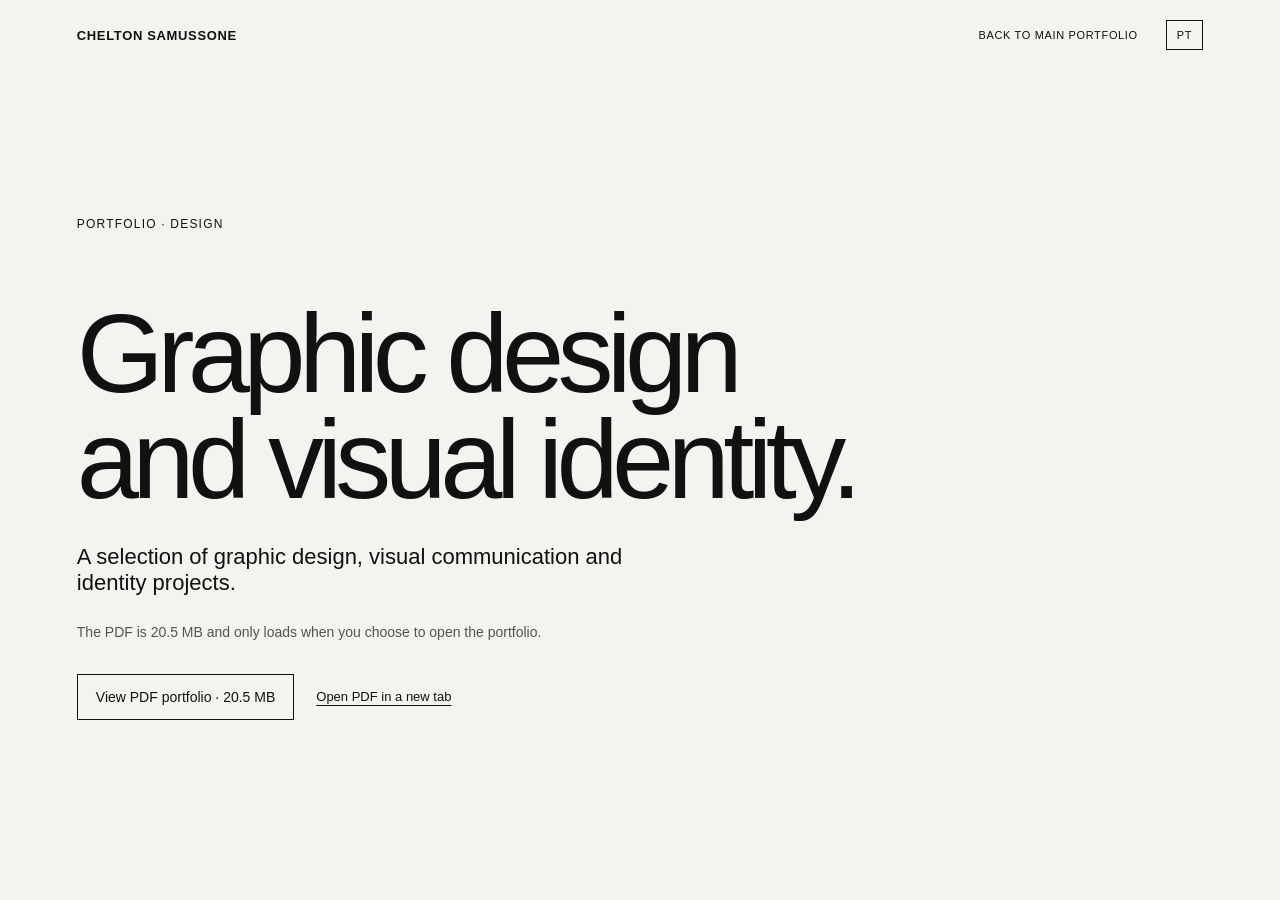
==== design/index.html @ 47b941bc "Adiciona página para portfólio de design Apresenta o portfólio em /design/ e carrega o PDF apenas qu" ====
<!DOCTYPE html>
<html lang="pt-MZ">
<head>
    <meta charset="UTF-8">
    <meta name="viewport" content="width=device-width, initial-scale=1.0">
    <meta name="description" content="Portfólio de design de Chelton Samussone." data-i18n="pageDescription">
    <title>Design — Chelton Samussone</title>
    <link rel="canonical" href="https://chelton-samussone.github.io/design/">
    <link rel="stylesheet" href="style.css">
</head>
<body>
    <header class="site-header">
        <a class="logo" href="../">CHELTON SAMUSSONE</a>
        <a class="back-link" href="../" data-i18n="back">Voltar ao portfólio principal</a>
        <button class="language-toggle" type="button" aria-label="Switch language to English">EN</button>
    </header>

    <main>
        <section class="intro">
            <p class="eyebrow" data-i18n="eyebrow">PORTFÓLIO · DESIGN</p>
            <h1 data-i18n="title">Design gráfico e identidade visual.</h1>
            <p class="description" data-i18n="description">
                Uma seleção de projetos de design gráfico, comunicação visual e identidade.
            </p>
            <p class="file-size" data-i18n="fileSize">
                O PDF tem 20,5 MB e só será carregado quando escolheres abrir o portfólio.
            </p>

            <div class="actions">
                <button class="open-viewer" type="button" aria-expanded="false" aria-controls="portfolio-viewer" data-i18n="open">
                    Ver portfólio PDF · 20,5 MB
                </button>
                <a class="download-link" href="Portifolio_2026_Chelton_Samussone_Guambe_%5BDesign%5D.pdf" target="_blank" rel="noopener" data-i18n="newTab">
                    Abrir PDF num novo separador
                </a>
            </div>
        </section>

        <section class="viewer-section" aria-label="Visualizador do portfólio">
            <iframe id="portfolio-viewer" title="Portfólio de design em PDF" hidden></iframe>
        </section>
    </main>

    <script src="script.js"></script>
</body>
</html>
---- design/style.css ----
@charset "UTF-8";

:root {
    color-scheme: light;
    font-family: Arial, Helvetica, sans-serif;
    background: #f4f3ef;
    color: #111;
    font-synthesis: none;
    text-rendering: optimizeLegibility;
}

* {
    box-sizing: border-box;
}

body {
    min-width: 320px;
    min-height: 100vh;
    margin: 0;
}

a {
    color: inherit;
    text-decoration: none;
}

.site-header {
    position: sticky;
    top: 0;
    z-index: 1;
    display: flex;
    align-items: center;
    gap: 28px;
    padding: 20px 6vw;
    background: rgba(244, 243, 239, 0.94);
    backdrop-filter: blur(10px);
}

.logo {
    margin-right: auto;
    font-size: 13px;
    font-weight: 700;
    letter-spacing: 0.05em;
}

.back-link,
.language-toggle {
    font-size: 11px;
    letter-spacing: 0.06em;
}

.back-link {
    text-transform: uppercase;
}

.back-link:hover,
.download-link:hover {
    opacity: 0.55;
}

.language-toggle,
.open-viewer {
    border: 1px solid #111;
    background: transparent;
    color: inherit;
    cursor: pointer;
}

.language-toggle {
    padding: 8px 10px;
}

.intro {
    max-width: 1000px;
    min-height: 65vh;
    padding: 15vh 6vw 80px;
}

.eyebrow {
    font-size: 12px;
    letter-spacing: 0.1em;
}

h1 {
    max-width: 900px;
    margin: 70px 0 30px;
    font-size: clamp(48px, 9vw, 112px);
    font-weight: 400;
    line-height: 0.95;
    letter-spacing: -0.06em;
}

.description {
    max-width: 560px;
    font-size: clamp(18px, 2.3vw, 22px);
}

.file-size {
    max-width: 560px;
    margin-top: 28px;
    color: #55534f;
    font-size: 14px;
}

.actions {
    display: flex;
    flex-wrap: wrap;
    align-items: center;
    gap: 22px;
    margin-top: 34px;
}

.open-viewer {
    padding: 14px 18px;
    font: inherit;
    font-size: 14px;
}

.open-viewer:hover {
    background: #111;
    color: #f4f3ef;
}

.download-link {
    font-size: 13px;
    text-decoration: underline;
    text-underline-offset: 4px;
}

.viewer-section {
    padding: 0 6vw 6vw;
}

#portfolio-viewer {
    display: block;
    width: 100%;
    height: min(85vh, 1000px);
    border: 1px solid #d3d1ca;
    background: #e7e5df;
}

#portfolio-viewer[hidden] {
    display: none;
}

@media (max-width: 650px) {
    .site-header {
        gap: 14px;
        padding: 16px 5vw;
    }

    .logo {
        font-size: 11px;
    }

    .back-link {
        max-width: 110px;
        font-size: 9px;
        line-height: 1.4;
    }

    .intro {
        min-height: 70vh;
        padding: 12vh 6vw 60px;
    }

    h1 {
        margin-top: 55px;
    }

    .actions {
        align-items: flex-start;
        flex-direction: column;
    }

    .viewer-section {
        padding: 0 4vw 4vw;
    }

    #portfolio-viewer {
        height: 75vh;
    }
}

@media (prefers-reduced-motion: reduce) {
    *,
    *::before,
    *::after {
        scroll-behavior: auto !important;
    }
}
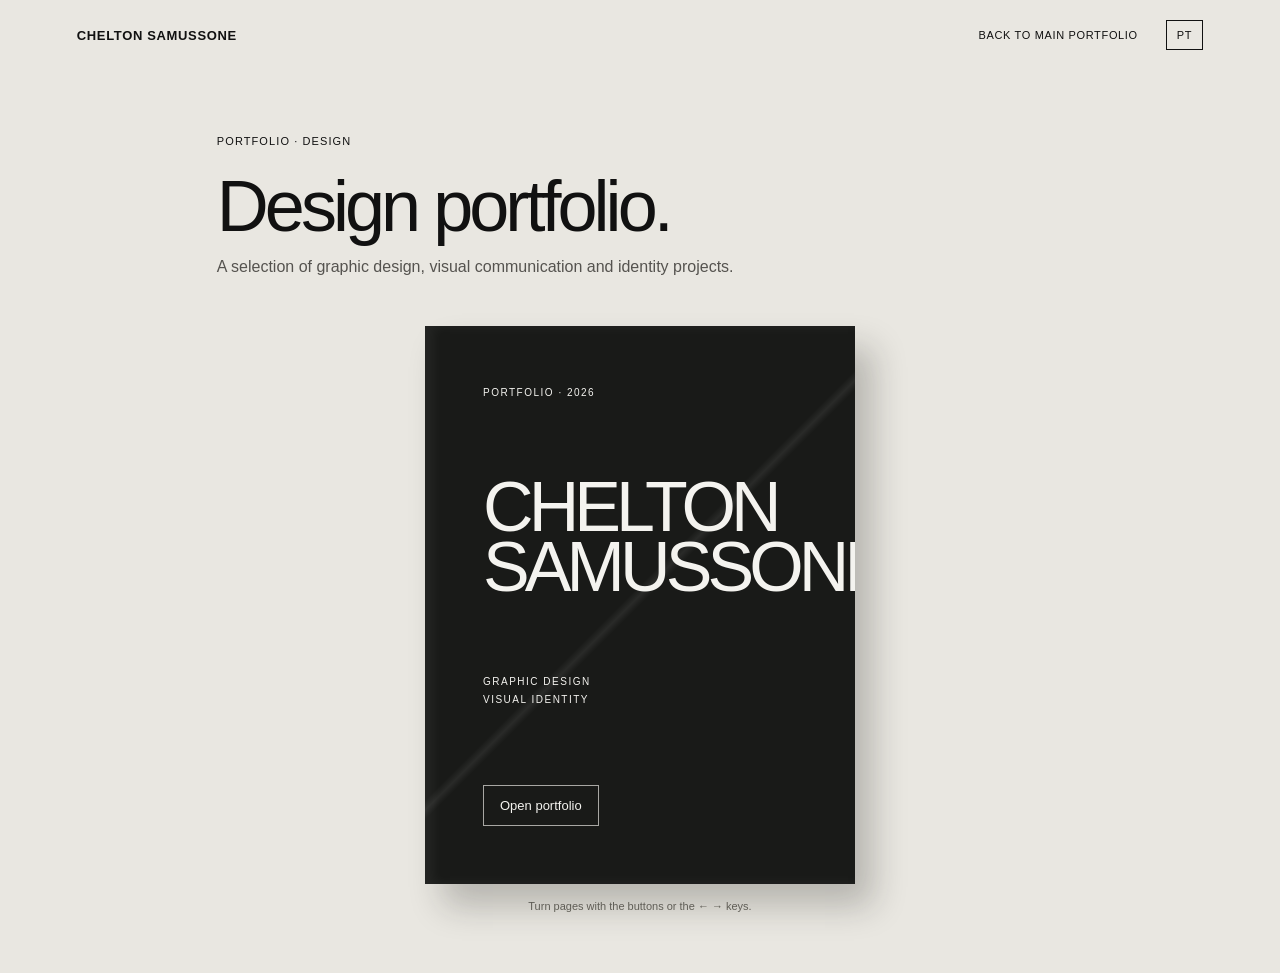
==== commit 96c6b88b: "Transforma portfólio num livro interativo Substitui o visualizador de PDF por uma experiência de pág" ====
--- a/design/index.html
+++ b/design/index.html
@@ -18,29 +18,43 @@
     <main>
         <section class="intro">
             <p class="eyebrow" data-i18n="eyebrow">PORTFÓLIO · DESIGN</p>
-            <h1 data-i18n="title">Design gráfico e identidade visual.</h1>
+            <h1 data-i18n="title">Portfólio de design.</h1>
             <p class="description" data-i18n="description">
                 Uma seleção de projetos de design gráfico, comunicação visual e identidade.
             </p>
-            <p class="file-size" data-i18n="fileSize">
-                O PDF tem 20,5 MB e só será carregado quando escolheres abrir o portfólio.
-            </p>
-
-            <div class="actions">
-                <button class="open-viewer" type="button" aria-expanded="false" aria-controls="portfolio-viewer" data-i18n="open">
-                    Ver portfólio PDF · 20,5 MB
-                </button>
-                <a class="download-link" href="Portifolio_2026_Chelton_Samussone_Guambe_%5BDesign%5D.pdf" target="_blank" rel="noopener" data-i18n="newTab">
-                    Abrir PDF num novo separador
-                </a>
-            </div>
         </section>
 
-        <section class="viewer-section" aria-label="Visualizador do portfólio">
-            <iframe id="portfolio-viewer" title="Portfólio de design em PDF" hidden></iframe>
+        <section class="reader" aria-label="Livro do portfólio">
+            <div class="book" id="book">
+                <div class="book-cover">
+                    <span class="cover-label" data-i18n="coverLabel">PORTFÓLIO · 2026</span>
+                    <strong>CHELTON<br>SAMUSSONE</strong>
+                    <span class="cover-subtitle" data-i18n="coverSubtitle">DESIGN GRÁFICO<br>IDENTIDADE VISUAL</span>
+                    <button class="open-book" type="button" data-i18n="open">Abrir portfólio</button>
+                </div>
+                <div class="book-pages" hidden>
+                    <div class="book-page left-page">
+                        <canvas aria-label="Página esquerda"></canvas>
+                    </div>
+                    <div class="book-page right-page">
+                        <canvas aria-label="Página direita"></canvas>
+                    </div>
+                </div>
+                <p class="reader-error" role="alert" hidden></p>
+            </div>
+
+            <div class="reader-controls" hidden>
+                <button class="previous-page" type="button" aria-label="Página anterior" data-i18n="previous">← Anterior</button>
+                <div class="page-status">
+                    <span class="page-count" aria-live="polite">1 / 1</span>
+                    <span class="page-progress"><span></span></span>
+                </div>
+                <button class="next-page" type="button" aria-label="Página seguinte" data-i18n="next">Seguinte →</button>
+            </div>
+            <p class="reader-hint" data-i18n="hint">Folheia com os botões ou as teclas ← →.</p>
         </section>
     </main>
 
-    <script src="script.js"></script>
+    <script src="script.js" type="module"></script>
 </body>
 </html>
--- a/design/style.css
+++ b/design/style.css
@@ -3,7 +3,7 @@
 :root {
     color-scheme: light;
     font-family: Arial, Helvetica, sans-serif;
-    background: #f4f3ef;
+    background: #e9e7e1;
     color: #111;
     font-synthesis: none;
     text-rendering: optimizeLegibility;
@@ -22,6 +22,10 @@
 a {
     color: inherit;
     text-decoration: none;
+}
+
+button {
+    font: inherit;
 }
 
 .site-header {
@@ -32,7 +36,7 @@
     align-items: center;
     gap: 28px;
     padding: 20px 6vw;
-    background: rgba(244, 243, 239, 0.94);
+    background: rgba(233, 231, 225, 0.94);
     backdrop-filter: blur(10px);
 }
 
@@ -53,97 +57,234 @@
     text-transform: uppercase;
 }
 
-.back-link:hover,
-.download-link:hover {
+.back-link:hover {
     opacity: 0.55;
 }
 
-.language-toggle,
-.open-viewer {
+.language-toggle {
+    padding: 8px 10px;
     border: 1px solid #111;
     background: transparent;
     color: inherit;
     cursor: pointer;
 }
 
-.language-toggle {
-    padding: 8px 10px;
-}
-
 .intro {
     max-width: 1000px;
-    min-height: 65vh;
-    padding: 15vh 6vw 80px;
+    margin: 0 auto;
+    padding: 6vh 6vw 30px;
 }
 
 .eyebrow {
-    font-size: 12px;
+    font-size: 11px;
     letter-spacing: 0.1em;
 }
 
 h1 {
-    max-width: 900px;
-    margin: 70px 0 30px;
-    font-size: clamp(48px, 9vw, 112px);
+    margin: 24px 0 14px;
+    font-size: clamp(36px, 6vw, 72px);
     font-weight: 400;
-    line-height: 0.95;
-    letter-spacing: -0.06em;
+    line-height: 0.98;
+    letter-spacing: -0.055em;
 }
 
 .description {
     max-width: 560px;
-    font-size: clamp(18px, 2.3vw, 22px);
-}
-
-.file-size {
-    max-width: 560px;
-    margin-top: 28px;
+    margin-bottom: 0;
     color: #55534f;
+    font-size: 16px;
+}
+
+.reader {
+    max-width: 1160px;
+    margin: 0 auto;
+    padding: 20px 6vw 50px;
+}
+
+.book {
+    position: relative;
+    display: flex;
+    align-items: center;
+    justify-content: center;
+    min-height: min(62vh, 700px);
+    perspective: 1800px;
+}
+
+.book-cover {
+    position: relative;
+    display: flex;
+    width: min(100%, 430px);
+    min-height: min(62vh, 620px);
+    flex-direction: column;
+    justify-content: space-between;
+    overflow: hidden;
+    padding: clamp(28px, 5vw, 58px);
+    background:
+        linear-gradient(135deg, transparent 48%, rgba(255, 255, 255, 0.07) 49%, transparent 50%),
+        #191a18;
+    color: #f4f3ef;
+    box-shadow: 18px 22px 32px rgba(27, 25, 19, 0.24), inset 8px 0 12px rgba(255, 255, 255, 0.05);
+    transform-origin: left center;
+    transition: transform 0.55s cubic-bezier(0.2, 0.75, 0.25, 1), opacity 0.35s ease;
+}
+
+.cover-label,
+.cover-subtitle {
+    font-size: 10px;
+    letter-spacing: 0.15em;
+    line-height: 1.8;
+}
+
+.book-cover strong {
+    font-size: clamp(42px, 7vw, 70px);
+    font-weight: 400;
+    line-height: 0.86;
+    letter-spacing: -0.07em;
+}
+
+.open-book {
+    align-self: flex-start;
+    padding: 12px 16px;
+    border: 1px solid rgba(244, 243, 239, 0.65);
+    background: transparent;
+    color: inherit;
+    cursor: pointer;
+    font-size: 13px;
+}
+
+.open-book:hover {
+    background: #f4f3ef;
+    color: #111;
+}
+
+.open-book:disabled {
+    cursor: wait;
+    opacity: 0.65;
+}
+
+.book-pages {
+    display: grid;
+    width: 100%;
+    align-items: center;
+    grid-template-columns: 1fr 1fr;
+    filter: drop-shadow(0 18px 22px rgba(27, 25, 19, 0.2));
+    transform-origin: center;
+    transition: opacity 0.18s ease, transform 0.18s ease;
+}
+
+.book-pages[hidden],
+.book-cover[hidden],
+.reader-controls[hidden],
+.reader-error[hidden],
+.book-page[hidden] {
+    display: none;
+}
+
+.book-page {
+    display: flex;
+    min-width: 0;
+    min-height: 200px;
+    align-items: center;
+    justify-content: center;
+    overflow: hidden;
+    background: #fff;
+}
+
+.book-pages.is-cover .right-page {
+    grid-column: 2;
+}
+
+.left-page {
+    border-right: 1px solid #d5d3cd;
+    box-shadow: inset -10px 0 14px -14px rgba(0, 0, 0, 0.35);
+}
+
+.right-page {
+    box-shadow: inset 10px 0 14px -14px rgba(0, 0, 0, 0.35);
+}
+
+.book-page canvas {
+    display: block;
+    max-width: 100%;
+    object-fit: contain;
+}
+
+.book.is-turning .book-pages {
+    opacity: 0.35;
+    transform: rotateY(var(--turn-angle, -12deg)) scale(0.985);
+}
+
+.reader-error {
+    position: absolute;
+    right: 0;
+    bottom: 0;
+    left: 0;
+    margin: 0;
+    padding: 12px 16px;
+    background: #7d211b;
+    color: #fff;
     font-size: 14px;
 }
 
-.actions {
-    display: flex;
-    flex-wrap: wrap;
-    align-items: center;
-    gap: 22px;
-    margin-top: 34px;
-}
-
-.open-viewer {
-    padding: 14px 18px;
-    font: inherit;
-    font-size: 14px;
-}
-
-.open-viewer:hover {
+.reader-controls {
+    display: grid;
+    max-width: 650px;
+    grid-template-columns: 1fr minmax(100px, 1.5fr) 1fr;
+    align-items: center;
+    gap: 20px;
+    margin: 20px auto 0;
+}
+
+.reader-controls button {
+    width: fit-content;
+    padding: 10px 0;
+    border: 0;
+    background: transparent;
+    color: inherit;
+    cursor: pointer;
+    font-size: 13px;
+}
+
+.reader-controls button:last-child {
+    justify-self: end;
+}
+
+.reader-controls button:disabled {
+    cursor: default;
+    opacity: 0.35;
+}
+
+.page-status {
+    display: grid;
+    gap: 8px;
+    justify-items: center;
+    color: #55534f;
+    font-size: 11px;
+}
+
+.page-progress {
+    width: 100%;
+    height: 2px;
+    overflow: hidden;
+    background: #cbc9c2;
+}
+
+.page-progress span {
+    display: block;
+    width: 0;
+    height: 100%;
     background: #111;
-    color: #f4f3ef;
-}
-
-.download-link {
-    font-size: 13px;
-    text-decoration: underline;
-    text-underline-offset: 4px;
-}
-
-.viewer-section {
-    padding: 0 6vw 6vw;
-}
-
-#portfolio-viewer {
-    display: block;
-    width: 100%;
-    height: min(85vh, 1000px);
-    border: 1px solid #d3d1ca;
-    background: #e7e5df;
-}
-
-#portfolio-viewer[hidden] {
-    display: none;
-}
-
-@media (max-width: 650px) {
+    transition: width 0.25s ease;
+}
+
+.reader-hint {
+    margin-top: 16px;
+    color: #68665f;
+    font-size: 11px;
+    text-align: center;
+}
+
+@media (max-width: 700px) {
     .site-header {
         gap: 14px;
         padding: 16px 5vw;
@@ -160,25 +301,41 @@
     }
 
     .intro {
-        min-height: 70vh;
-        padding: 12vh 6vw 60px;
-    }
-
-    h1 {
-        margin-top: 55px;
-    }
-
-    .actions {
-        align-items: flex-start;
-        flex-direction: column;
-    }
-
-    .viewer-section {
-        padding: 0 4vw 4vw;
-    }
-
-    #portfolio-viewer {
-        height: 75vh;
+        padding: 5vh 6vw 18px;
+    }
+
+    .reader {
+        padding: 10px 5vw 36px;
+    }
+
+    .book {
+        min-height: min(65vh, 640px);
+    }
+
+    .book-cover {
+        width: min(82vw, 400px);
+        min-height: min(62vh, 570px);
+    }
+
+    .book-pages {
+        grid-template-columns: 1fr;
+    }
+
+    .book-page {
+        min-height: 180px;
+    }
+
+    .book-page canvas {
+        max-height: 65vh;
+    }
+
+    .reader-controls {
+        grid-template-columns: 1fr minmax(84px, 1.2fr) 1fr;
+        gap: 10px;
+    }
+
+    .reader-controls button {
+        font-size: 12px;
     }
 }
 
@@ -187,5 +344,6 @@
     *::before,
     *::after {
         scroll-behavior: auto !important;
-    }
-}
+        transition-duration: 0.01ms !important;
+    }
+}
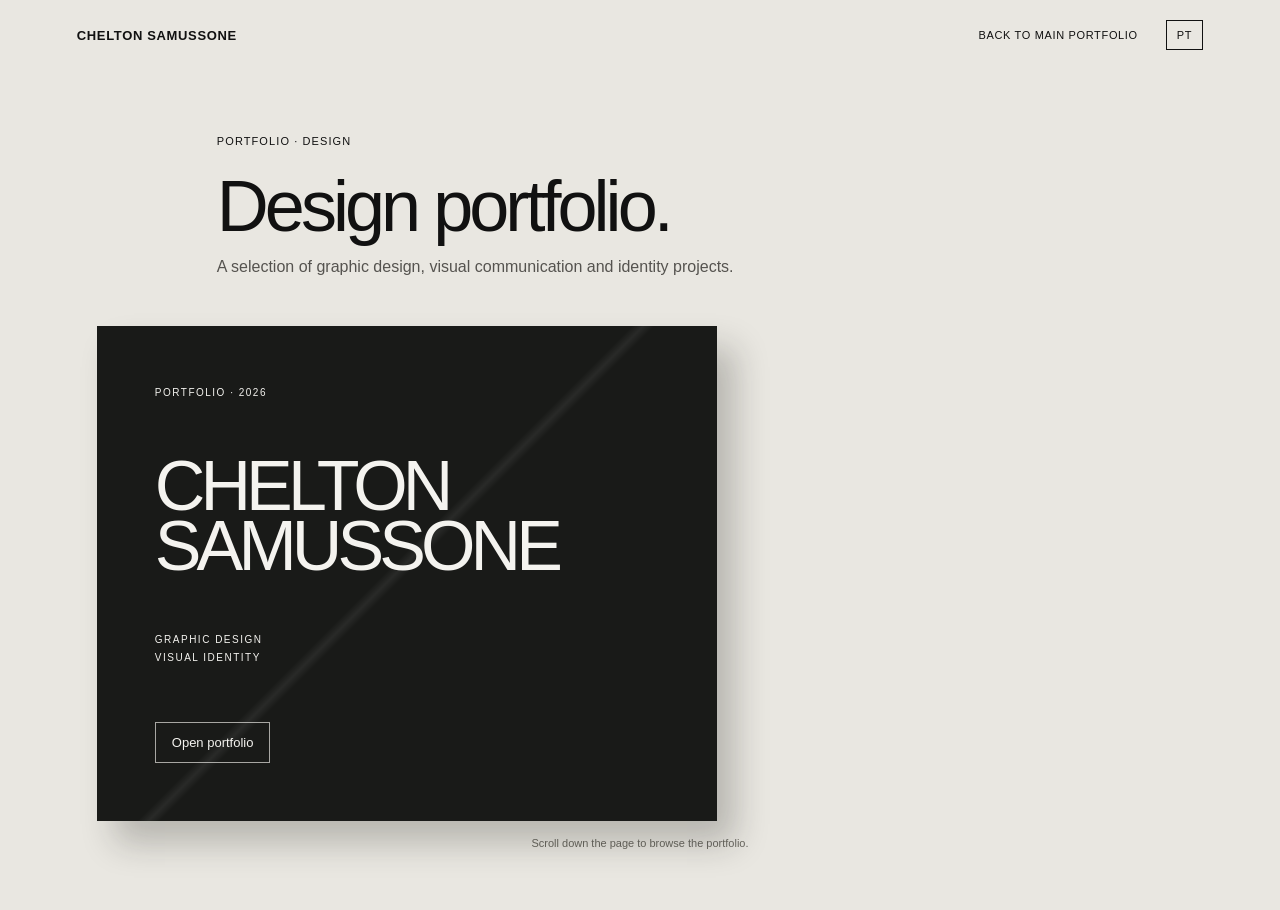
==== commit 67644702: "Melhora leitura do portfólio em dispositivos móveis Empilha as páginas para navegação por scroll e a" ====
--- a/design/index.html
+++ b/design/index.html
@@ -24,7 +24,7 @@
             </p>
         </section>
 
-        <section class="reader" aria-label="Livro do portfólio">
+        <section class="reader" aria-label="Portfólio em páginas">
             <div class="book" id="book">
                 <div class="book-cover">
                     <span class="cover-label" data-i18n="coverLabel">PORTFÓLIO · 2026</span>
@@ -32,26 +32,11 @@
                     <span class="cover-subtitle" data-i18n="coverSubtitle">DESIGN GRÁFICO<br>IDENTIDADE VISUAL</span>
                     <button class="open-book" type="button" data-i18n="open">Abrir portfólio</button>
                 </div>
-                <div class="book-pages" hidden>
-                    <div class="book-page left-page">
-                        <canvas aria-label="Página esquerda"></canvas>
-                    </div>
-                    <div class="book-page right-page">
-                        <canvas aria-label="Página direita"></canvas>
-                    </div>
-                </div>
+                <div class="portfolio-pages" id="portfolio-pages" hidden></div>
                 <p class="reader-error" role="alert" hidden></p>
             </div>
 
-            <div class="reader-controls" hidden>
-                <button class="previous-page" type="button" aria-label="Página anterior" data-i18n="previous">← Anterior</button>
-                <div class="page-status">
-                    <span class="page-count" aria-live="polite">1 / 1</span>
-                    <span class="page-progress"><span></span></span>
-                </div>
-                <button class="next-page" type="button" aria-label="Página seguinte" data-i18n="next">Seguinte →</button>
-            </div>
-            <p class="reader-hint" data-i18n="hint">Folheia com os botões ou as teclas ← →.</p>
+            <p class="reader-hint" data-i18n="hint">Percorre o portfólio fazendo scroll pela página.</p>
         </section>
     </main>
 
--- a/design/style.css
+++ b/design/style.css
@@ -96,25 +96,20 @@
 }
 
 .reader {
-    max-width: 1160px;
+    max-width: 1240px;
     margin: 0 auto;
     padding: 20px 6vw 50px;
 }
 
 .book {
-    position: relative;
-    display: flex;
-    align-items: center;
-    justify-content: center;
-    min-height: min(62vh, 700px);
-    perspective: 1800px;
+    width: 100%;
 }
 
 .book-cover {
     position: relative;
     display: flex;
-    width: min(100%, 430px);
-    min-height: min(62vh, 620px);
+    width: min(100%, 620px);
+    min-height: min(55vh, 520px);
     flex-direction: column;
     justify-content: space-between;
     overflow: hidden;
@@ -123,9 +118,7 @@
         linear-gradient(135deg, transparent 48%, rgba(255, 255, 255, 0.07) 49%, transparent 50%),
         #191a18;
     color: #f4f3ef;
-    box-shadow: 18px 22px 32px rgba(27, 25, 19, 0.24), inset 8px 0 12px rgba(255, 255, 255, 0.05);
-    transform-origin: left center;
-    transition: transform 0.55s cubic-bezier(0.2, 0.75, 0.25, 1), opacity 0.35s ease;
+    box-shadow: 18px 22px 32px rgba(27, 25, 19, 0.24);
 }
 
 .cover-label,
@@ -162,56 +155,39 @@
     opacity: 0.65;
 }
 
-.book-pages {
+.portfolio-pages {
     display: grid;
     width: 100%;
-    align-items: center;
-    grid-template-columns: 1fr 1fr;
-    filter: drop-shadow(0 18px 22px rgba(27, 25, 19, 0.2));
-    transform-origin: center;
-    transition: opacity 0.18s ease, transform 0.18s ease;
-}
-
-.book-pages[hidden],
+    gap: clamp(36px, 6vw, 76px);
+}
+
+.portfolio-pages[hidden],
 .book-cover[hidden],
-.reader-controls[hidden],
-.reader-error[hidden],
-.book-page[hidden] {
+.reader-error[hidden] {
     display: none;
 }
 
-.book-page {
-    display: flex;
-    min-width: 0;
-    min-height: 200px;
-    align-items: center;
-    justify-content: center;
+.sheet-label {
+    margin: 0 0 10px;
+    color: #68665f;
+    font-size: 11px;
+    letter-spacing: 0.06em;
+    text-align: right;
+    text-transform: uppercase;
+}
+
+.sheet-content {
+    width: 100%;
+    aspect-ratio: 1.414 / 1;
     overflow: hidden;
     background: #fff;
-}
-
-.book-pages.is-cover .right-page {
-    grid-column: 2;
-}
-
-.left-page {
-    border-right: 1px solid #d5d3cd;
-    box-shadow: inset -10px 0 14px -14px rgba(0, 0, 0, 0.35);
-}
-
-.right-page {
-    box-shadow: inset 10px 0 14px -14px rgba(0, 0, 0, 0.35);
-}
-
-.book-page canvas {
+    box-shadow: 0 16px 34px rgba(27, 25, 19, 0.16);
+}
+
+.sheet-content canvas {
     display: block;
-    max-width: 100%;
-    object-fit: contain;
-}
-
-.book.is-turning .book-pages {
-    opacity: 0.35;
-    transform: rotateY(var(--turn-angle, -12deg)) scale(0.985);
+    width: 100%;
+    height: 100%;
 }
 
 .reader-error {
@@ -226,57 +202,6 @@
     font-size: 14px;
 }
 
-.reader-controls {
-    display: grid;
-    max-width: 650px;
-    grid-template-columns: 1fr minmax(100px, 1.5fr) 1fr;
-    align-items: center;
-    gap: 20px;
-    margin: 20px auto 0;
-}
-
-.reader-controls button {
-    width: fit-content;
-    padding: 10px 0;
-    border: 0;
-    background: transparent;
-    color: inherit;
-    cursor: pointer;
-    font-size: 13px;
-}
-
-.reader-controls button:last-child {
-    justify-self: end;
-}
-
-.reader-controls button:disabled {
-    cursor: default;
-    opacity: 0.35;
-}
-
-.page-status {
-    display: grid;
-    gap: 8px;
-    justify-items: center;
-    color: #55534f;
-    font-size: 11px;
-}
-
-.page-progress {
-    width: 100%;
-    height: 2px;
-    overflow: hidden;
-    background: #cbc9c2;
-}
-
-.page-progress span {
-    display: block;
-    width: 0;
-    height: 100%;
-    background: #111;
-    transition: width 0.25s ease;
-}
-
 .reader-hint {
     margin-top: 16px;
     color: #68665f;
@@ -308,34 +233,8 @@
         padding: 10px 5vw 36px;
     }
 
-    .book {
-        min-height: min(65vh, 640px);
-    }
-
     .book-cover {
-        width: min(82vw, 400px);
-        min-height: min(62vh, 570px);
-    }
-
-    .book-pages {
-        grid-template-columns: 1fr;
-    }
-
-    .book-page {
-        min-height: 180px;
-    }
-
-    .book-page canvas {
-        max-height: 65vh;
-    }
-
-    .reader-controls {
-        grid-template-columns: 1fr minmax(84px, 1.2fr) 1fr;
-        gap: 10px;
-    }
-
-    .reader-controls button {
-        font-size: 12px;
+        min-height: min(52vh, 460px);
     }
 }
 
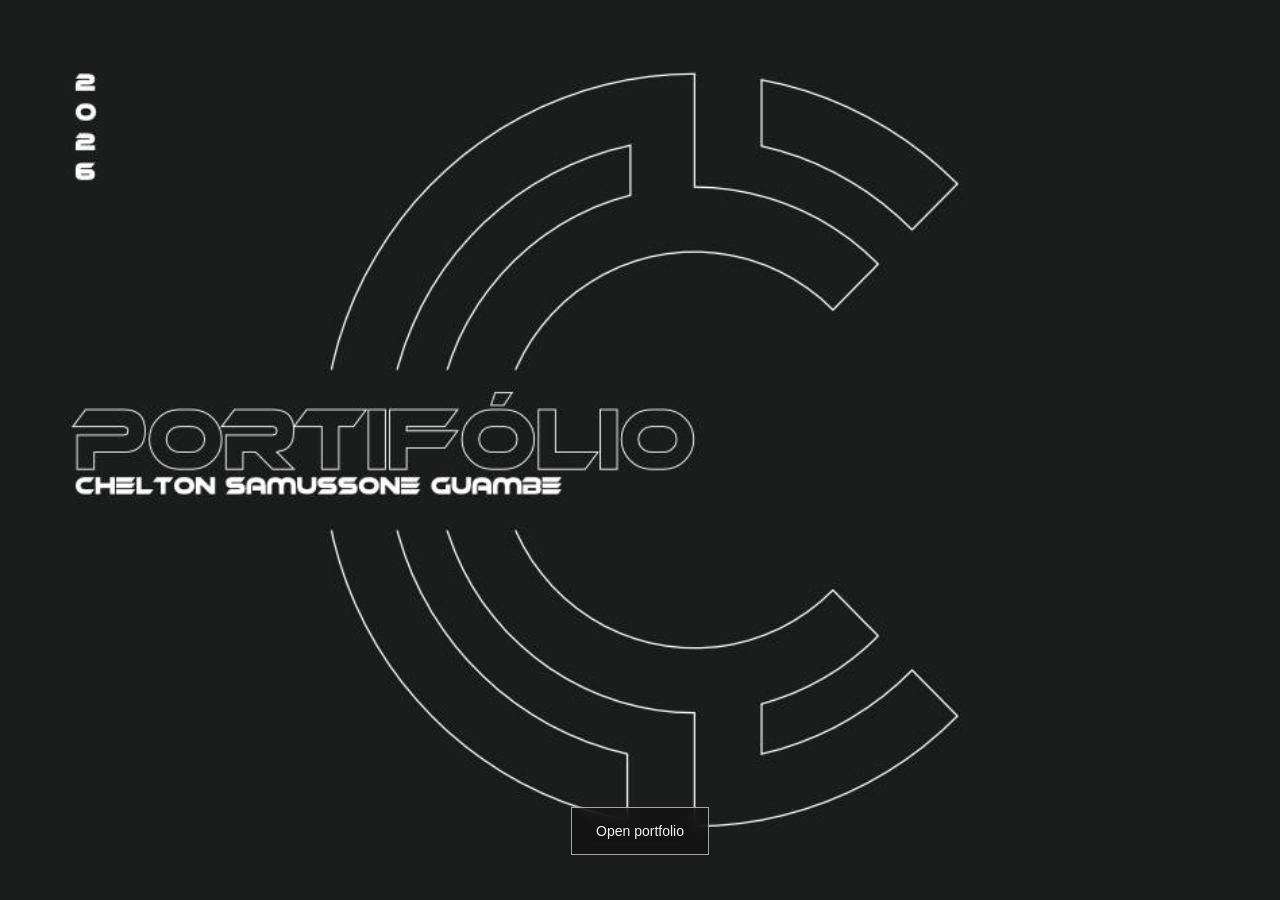
==== commit 93ce888c: "Usa a capa do portfólio em ecrã inteiro Apresenta a imagem Capa.jpg a ocupar o ecrã inicial e mantém" ====
--- a/design/index.html
+++ b/design/index.html
@@ -27,9 +27,7 @@
         <section class="reader" aria-label="Portfólio em páginas">
             <div class="book" id="book">
                 <div class="book-cover">
-                    <span class="cover-label" data-i18n="coverLabel">PORTFÓLIO · 2026</span>
-                    <strong>CHELTON<br>SAMUSSONE</strong>
-                    <span class="cover-subtitle" data-i18n="coverSubtitle">DESIGN GRÁFICO<br>IDENTIDADE VISUAL</span>
+                    <img class="cover-art" src="Capa.jpg" alt="" fetchpriority="high">
                     <button class="open-book" type="button" data-i18n="open">Abrir portfólio</button>
                 </div>
                 <div class="portfolio-pages" id="portfolio-pages" hidden></div>
--- a/design/style.css
+++ b/design/style.css
@@ -106,48 +106,45 @@
 }
 
 .book-cover {
+    position: fixed;
+    inset: 0;
+    z-index: 10;
+    display: grid;
+    min-height: 100vh;
+    min-height: 100svh;
+    place-items: end center;
+    overflow: hidden;
+    padding: clamp(24px, 5vh, 56px) 24px;
+    background: #191a18;
+    color: #f4f3ef;
+}
+
+.cover-art {
+    position: absolute;
+    inset: 0;
+    width: 100%;
+    height: 100%;
+    object-fit: cover;
+    object-position: center;
+}
+
+.open-book {
     position: relative;
-    display: flex;
-    width: min(100%, 620px);
-    min-height: min(55vh, 520px);
-    flex-direction: column;
-    justify-content: space-between;
-    overflow: hidden;
-    padding: clamp(28px, 5vw, 58px);
-    background:
-        linear-gradient(135deg, transparent 48%, rgba(255, 255, 255, 0.07) 49%, transparent 50%),
-        #191a18;
-    color: #f4f3ef;
-    box-shadow: 18px 22px 32px rgba(27, 25, 19, 0.24);
-}
-
-.cover-label,
-.cover-subtitle {
-    font-size: 10px;
-    letter-spacing: 0.15em;
-    line-height: 1.8;
-}
-
-.book-cover strong {
-    font-size: clamp(42px, 7vw, 70px);
-    font-weight: 400;
-    line-height: 0.86;
-    letter-spacing: -0.07em;
-}
-
-.open-book {
-    align-self: flex-start;
-    padding: 12px 16px;
+    z-index: 1;
+    padding: 15px 24px;
     border: 1px solid rgba(244, 243, 239, 0.65);
-    background: transparent;
+    background: rgba(17, 17, 17, 0.76);
+    backdrop-filter: blur(8px);
     color: inherit;
     cursor: pointer;
-    font-size: 13px;
+    font-size: 14px;
+    transition: background 0.2s ease, transform 0.2s ease;
 }
 
 .open-book:hover {
     background: #f4f3ef;
     color: #111;
+    transform: translateY(-2px);
 }
 
 .open-book:disabled {
@@ -234,7 +231,7 @@
     }
 
     .book-cover {
-        min-height: min(52vh, 460px);
+        padding-bottom: max(28px, env(safe-area-inset-bottom));
     }
 }
 
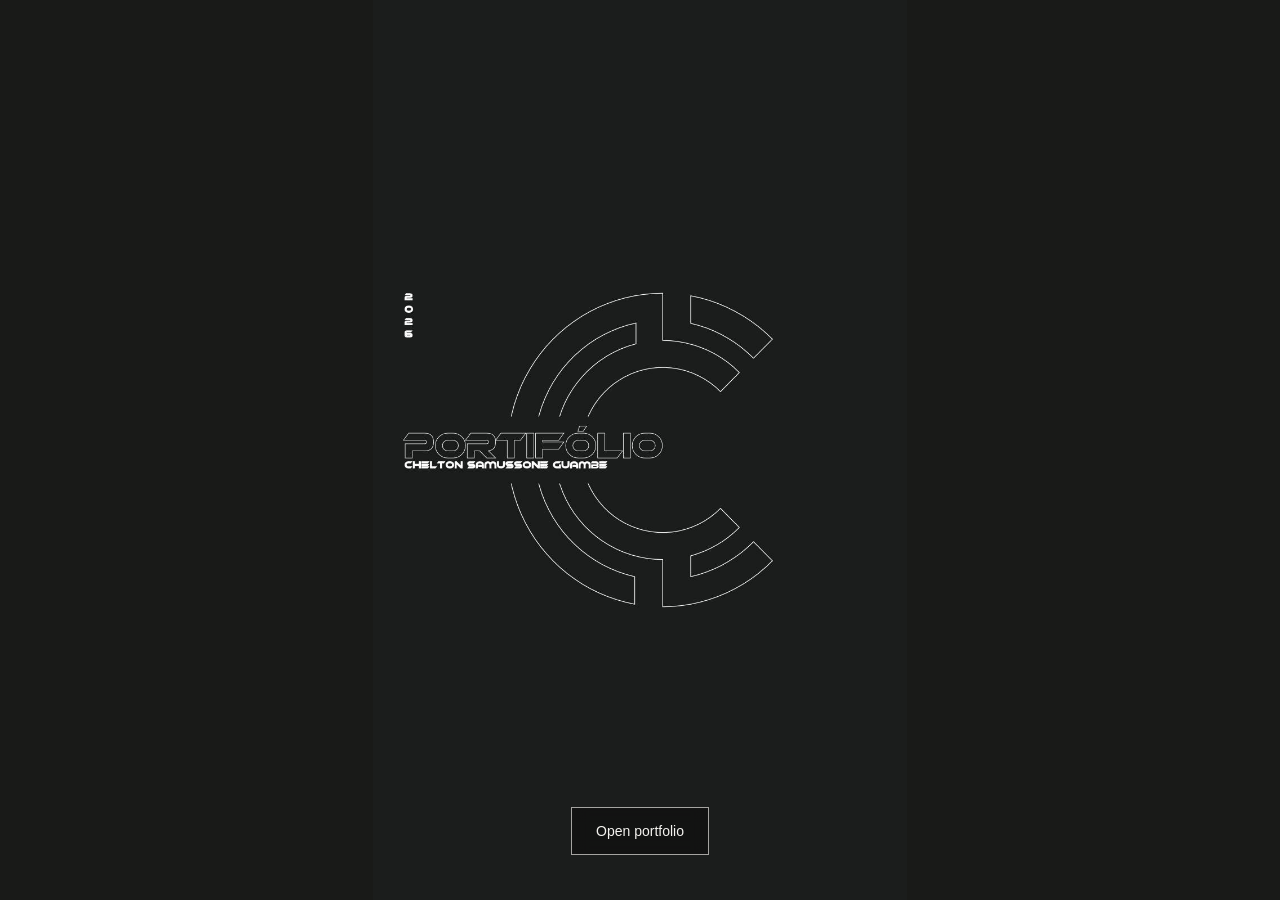
==== commit 4f36d446: "Simplifica a entrada do portfólio à capa Mostra apenas a imagem de capa e o botão no ecrã inicial; r" ====
--- a/design/index.html
+++ b/design/index.html
@@ -9,32 +9,24 @@
     <link rel="stylesheet" href="style.css">
 </head>
 <body>
-    <header class="site-header">
+    <header class="site-header" hidden>
         <a class="logo" href="../">CHELTON SAMUSSONE</a>
         <a class="back-link" href="../" data-i18n="back">Voltar ao portfólio principal</a>
         <button class="language-toggle" type="button" aria-label="Switch language to English">EN</button>
     </header>
 
     <main>
-        <section class="intro">
-            <p class="eyebrow" data-i18n="eyebrow">PORTFÓLIO · DESIGN</p>
-            <h1 data-i18n="title">Portfólio de design.</h1>
-            <p class="description" data-i18n="description">
-                Uma seleção de projetos de design gráfico, comunicação visual e identidade.
-            </p>
-        </section>
-
         <section class="reader" aria-label="Portfólio em páginas">
             <div class="book" id="book">
                 <div class="book-cover">
-                    <img class="cover-art" src="Capa.jpg" alt="" fetchpriority="high">
+                    <img class="cover-art" src="Capa.jpg" alt="Capa do portfólio de Chelton Samussone" data-i18n="coverAlt" fetchpriority="high">
                     <button class="open-book" type="button" data-i18n="open">Abrir portfólio</button>
                 </div>
                 <div class="portfolio-pages" id="portfolio-pages" hidden></div>
                 <p class="reader-error" role="alert" hidden></p>
             </div>
 
-            <p class="reader-hint" data-i18n="hint">Percorre o portfólio fazendo scroll pela página.</p>
+            <p class="reader-hint" data-i18n="hint" hidden>Percorre o portfólio fazendo scroll pela página.</p>
         </section>
     </main>
 
--- a/design/style.css
+++ b/design/style.css
@@ -17,6 +17,10 @@
     min-width: 320px;
     min-height: 100vh;
     margin: 0;
+}
+
+body:not(.reader-open) {
+    overflow: hidden;
 }
 
 a {
@@ -40,6 +44,11 @@
     backdrop-filter: blur(10px);
 }
 
+.site-header[hidden],
+.reader-hint[hidden] {
+    display: none;
+}
+
 .logo {
     margin-right: auto;
     font-size: 13px;
@@ -69,36 +78,17 @@
     cursor: pointer;
 }
 
-.intro {
-    max-width: 1000px;
-    margin: 0 auto;
-    padding: 6vh 6vw 30px;
-}
-
-.eyebrow {
-    font-size: 11px;
-    letter-spacing: 0.1em;
-}
-
-h1 {
-    margin: 24px 0 14px;
-    font-size: clamp(36px, 6vw, 72px);
-    font-weight: 400;
-    line-height: 0.98;
-    letter-spacing: -0.055em;
-}
-
-.description {
-    max-width: 560px;
-    margin-bottom: 0;
-    color: #55534f;
-    font-size: 16px;
-}
-
 .reader {
     max-width: 1240px;
     margin: 0 auto;
     padding: 20px 6vw 50px;
+}
+
+body:not(.reader-open) .reader {
+    width: 100%;
+    max-width: none;
+    margin: 0;
+    padding: 0;
 }
 
 .book {
@@ -124,7 +114,7 @@
     inset: 0;
     width: 100%;
     height: 100%;
-    object-fit: cover;
+    object-fit: contain;
     object-position: center;
 }
 
@@ -222,10 +212,6 @@
         line-height: 1.4;
     }
 
-    .intro {
-        padding: 5vh 6vw 18px;
-    }
-
     .reader {
         padding: 10px 5vw 36px;
     }
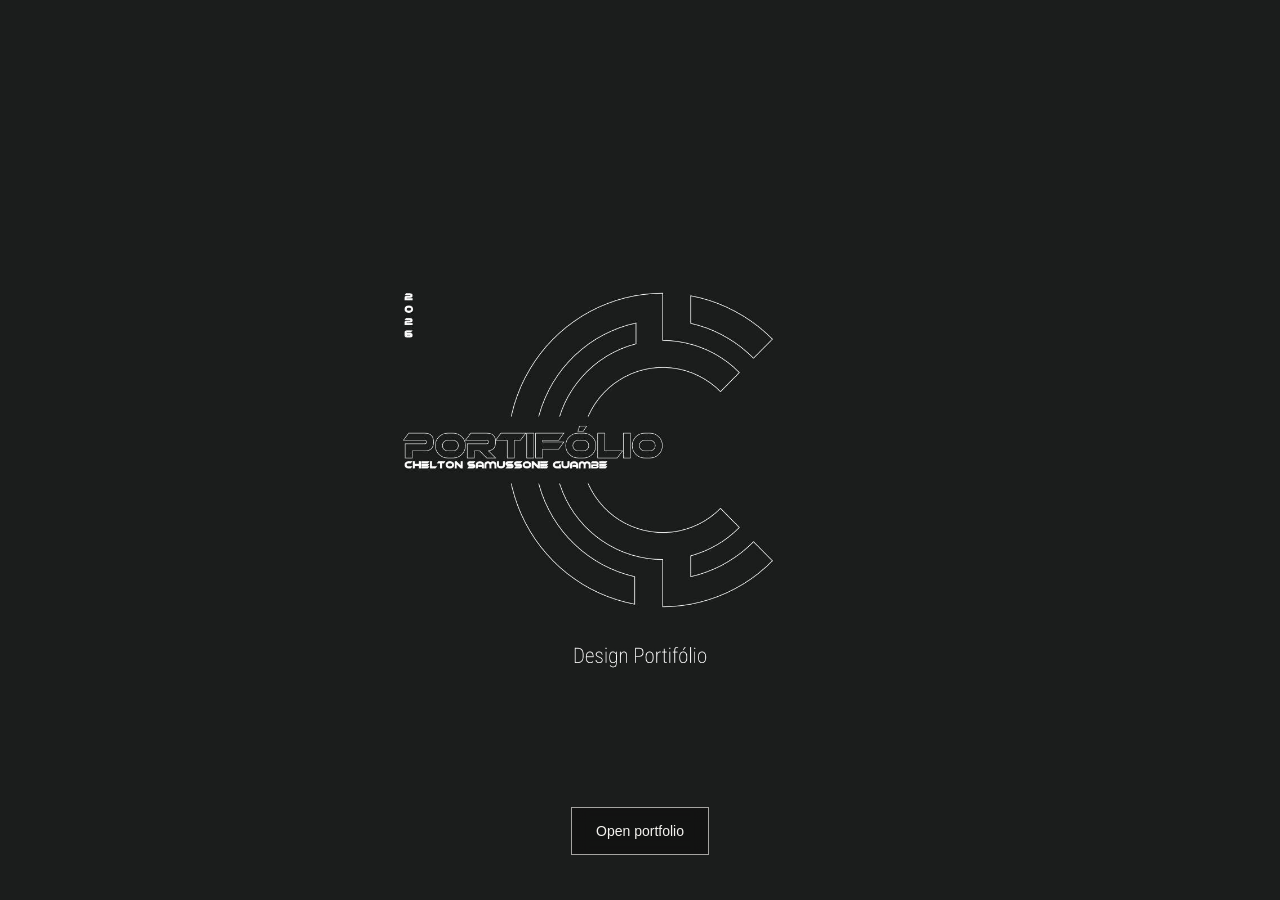
==== commit cc5399b7: "Colocando o botão." ====
--- a/design/index.html
+++ b/design/index.html
@@ -12,6 +12,7 @@
     <header class="site-header" hidden>
         <a class="logo" href="../">CHELTON SAMUSSONE</a>
         <a class="back-link" href="../" data-i18n="back">Voltar ao portfólio principal</a>
+        <a class="whatsapp-link" href="https://wa.me/258879610770" target="_blank" rel="noopener noreferrer" data-i18n="contactWhatsApp">Falar comigo no WhatsApp</a>
         <button class="language-toggle" type="button" aria-label="Switch language to English">EN</button>
     </header>
 
@@ -23,6 +24,9 @@
                     <button class="open-book" type="button" data-i18n="open">Abrir portfólio</button>
                 </div>
                 <div class="portfolio-pages" id="portfolio-pages" hidden></div>
+                <footer class="portfolio-footer" hidden>
+                    <a class="whatsapp-link" href="https://wa.me/258879610770" target="_blank" rel="noopener noreferrer" data-i18n="contactWhatsApp">Falar comigo no WhatsApp</a>
+                </footer>
                 <p class="reader-error" role="alert" hidden></p>
             </div>
 
--- a/design/style.css
+++ b/design/style.css
@@ -62,6 +62,41 @@
     letter-spacing: 0.06em;
 }
 
+.site-header .whatsapp-link {
+    position: relative;
+    isolation: isolate;
+    overflow: hidden;
+    padding: 8px 10px;
+    border: 1px solid #111;
+    background: transparent;
+    color: inherit;
+    font-size: 11px;
+    letter-spacing: 0.06em;
+    text-align: center;
+    transition: border-color 0.12s ease;
+}
+
+.site-header .whatsapp-link::before {
+    position: absolute;
+    inset: 0;
+    z-index: -1;
+    background: #25d366;
+    content: "";
+    transform: scaleX(0);
+    transform-origin: left;
+    transition: transform 0.24s ease 0.12s;
+}
+
+.site-header .whatsapp-link:hover,
+.site-header .whatsapp-link:focus-visible {
+    border-color: #25d366;
+}
+
+.site-header .whatsapp-link:hover::before,
+.site-header .whatsapp-link:focus-visible::before {
+    transform: scaleX(1);
+}
+
 .back-link {
     text-transform: uppercase;
 }
@@ -105,7 +140,7 @@
     place-items: end center;
     overflow: hidden;
     padding: clamp(24px, 5vh, 56px) 24px;
-    background: #191a18;
+    background: #1B1D1C;
     color: #f4f3ef;
 }
 
@@ -149,9 +184,31 @@
 }
 
 .portfolio-pages[hidden],
+.portfolio-footer[hidden],
 .book-cover[hidden],
 .reader-error[hidden] {
     display: none;
+}
+
+.portfolio-footer {
+    display: flex;
+    justify-content: center;
+    padding: 36px 0 12px;
+}
+
+.portfolio-footer .whatsapp-link {
+    padding: 10px 14px;
+    background: #25d366;
+    color: #111;
+    font-size: 12px;
+    font-weight: 700;
+    text-align: center;
+    transition: background 0.2s ease, transform 0.2s ease;
+}
+
+.portfolio-footer .whatsapp-link:hover {
+    background: #55e487;
+    transform: translateY(-2px);
 }
 
 .sheet-label {
@@ -200,6 +257,7 @@
     .site-header {
         gap: 14px;
         padding: 16px 5vw;
+        flex-wrap: wrap;
     }
 
     .logo {
